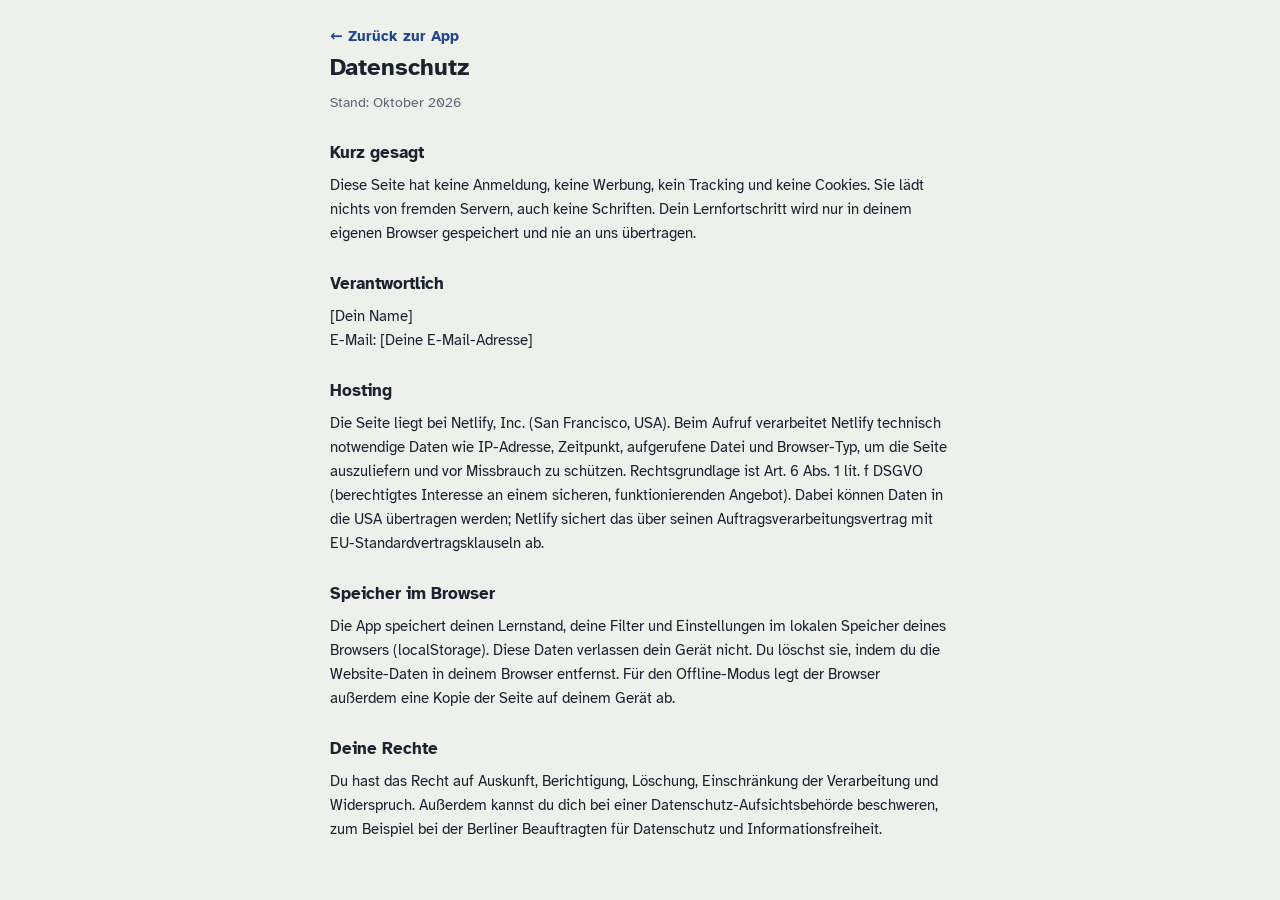
==== datenschutz.html @ b18e84c0 "Erste Version: Lernpfad, freier Modus, Offline-Modus Co-Authored-By: Claude Opus 5.5 <noreply@anthro" ====
<!doctype html>
<html lang="de">
<head>
<meta charset="utf-8">
<meta name="viewport" content="width=device-width, initial-scale=1, viewport-fit=cover">
<title>Datenschutz – Alif bis Yāʾ</title>
<meta name="robots" content="noindex">
<link rel="icon" href="icons/favicon-32.png" sizes="32x32" type="image/png">
<link rel="stylesheet" href="fonts.css">
<style>
:root{--bg:#eef0ec;--fg:#1b2230;--muted:#5d6675;--accent:#23468f;--line:#d4d9d2;color-scheme:light;
  padding-top:env(safe-area-inset-top,0px);padding-bottom:env(safe-area-inset-bottom,0px)}
@media (prefers-color-scheme:dark){:root{--bg:#12161f;--fg:#e4e7ee;--muted:#9aa3b3;--accent:#8fb0ff;--line:#2c3342;color-scheme:dark}}
html,body{margin:0}
body{background:var(--bg);color:var(--fg);font-family:"Atkinson Hyperlegible",system-ui,sans-serif;font-size:15px;line-height:1.6;
  padding-left:max(16px,env(safe-area-inset-left,0px));padding-right:max(16px,env(safe-area-inset-right,0px));padding-block:24px 48px}
main{max-width:62ch;margin:0 auto}
h1{font-size:1.5rem;margin:0 0 4px}
h2{font-size:1.05rem;margin:26px 0 4px}
p,li{margin:6px 0}
a{color:var(--accent)}
.back{font-weight:700;text-decoration:none}
.muted{color:var(--muted);font-size:.85rem}
</style>
</head>
<body>
<main>
<a class="back" href="./">← Zurück zur App</a>
<h1>Datenschutz</h1>
<p class="muted">Stand: Oktober 2026</p>

<h2>Kurz gesagt</h2>
<p>Diese Seite hat keine Anmeldung, keine Werbung, kein Tracking und keine Cookies. Sie lädt nichts von fremden Servern, auch keine Schriften. Dein Lernfortschritt wird nur in deinem eigenen Browser gespeichert und nie an uns übertragen.</p>

<h2>Verantwortlich</h2>
<p>[Dein Name]<br>E-Mail: [Deine E-Mail-Adresse]</p>

<h2>Hosting</h2>
<p>Die Seite liegt bei Netlify, Inc. (San Francisco, USA). Beim Aufruf verarbeitet Netlify technisch notwendige Daten wie IP-Adresse, Zeitpunkt, aufgerufene Datei und Browser-Typ, um die Seite auszuliefern und vor Missbrauch zu schützen. Rechtsgrundlage ist Art. 6 Abs. 1 lit. f DSGVO (berechtigtes Interesse an einem sicheren, funktionierenden Angebot). Dabei können Daten in die USA übertragen werden; Netlify sichert das über seinen Auftragsverarbeitungsvertrag mit EU-Standardvertragsklauseln ab.</p>

<h2>Speicher im Browser</h2>
<p>Die App speichert deinen Lernstand, deine Filter und Einstellungen im lokalen Speicher deines Browsers (localStorage). Diese Daten verlassen dein Gerät nicht. Du löschst sie, indem du die Website-Daten in deinem Browser entfernst. Für den Offline-Modus legt der Browser außerdem eine Kopie der Seite auf deinem Gerät ab.</p>

<h2>Deine Rechte</h2>
<p>Du hast das Recht auf Auskunft, Berichtigung, Löschung, Einschränkung der Verarbeitung und Widerspruch. Außerdem kannst du dich bei einer Datenschutz-Aufsichtsbehörde beschweren, zum Beispiel bei der Berliner Beauftragten für Datenschutz und Informationsfreiheit.</p>
</main>
</body>
</html>
---- fonts.css ----
/* amiri-arabic-400-normal */
@font-face {
  font-family: 'Amiri';
  font-style: normal;
  font-display: swap;
  font-weight: 400;
  src: url(fonts/amiri-arabic-400-normal.woff2) format('woff2');
  unicode-range: U+0600-06FF,U+0750-077F,U+0870-088E,U+0890-0891,U+0897-08E1,U+08E3-08FF,U+200C-200E,U+2010-2011,U+204F,U+2E41,U+FB50-FDFF,U+FE70-FE74,U+FE76-FEFC,U+102E0-102FB,U+10E60-10E7E,U+10EC2-10EC4,U+10EFC-10EFF,U+1EE00-1EE03,U+1EE05-1EE1F,U+1EE21-1EE22,U+1EE24,U+1EE27,U+1EE29-1EE32,U+1EE34-1EE37,U+1EE39,U+1EE3B,U+1EE42,U+1EE47,U+1EE49,U+1EE4B,U+1EE4D-1EE4F,U+1EE51-1EE52,U+1EE54,U+1EE57,U+1EE59,U+1EE5B,U+1EE5D,U+1EE5F,U+1EE61-1EE62,U+1EE64,U+1EE67-1EE6A,U+1EE6C-1EE72,U+1EE74-1EE77,U+1EE79-1EE7C,U+1EE7E,U+1EE80-1EE89,U+1EE8B-1EE9B,U+1EEA1-1EEA3,U+1EEA5-1EEA9,U+1EEAB-1EEBB,U+1EEF0-1EEF1;
}

/* amiri-latin-ext-400-normal */
@font-face {
  font-family: 'Amiri';
  font-style: normal;
  font-display: swap;
  font-weight: 400;
  src: url(fonts/amiri-latin-ext-400-normal.woff2) format('woff2');
  unicode-range: U+0100-02BA,U+02BD-02C5,U+02C7-02CC,U+02CE-02D7,U+02DD-02FF,U+0304,U+0308,U+0329,U+1D00-1DBF,U+1E00-1E9F,U+1EF2-1EFF,U+2020,U+20A0-20AB,U+20AD-20C0,U+2113,U+2C60-2C7F,U+A720-A7FF;
}

/* amiri-latin-400-normal */
@font-face {
  font-family: 'Amiri';
  font-style: normal;
  font-display: swap;
  font-weight: 400;
  src: url(fonts/amiri-latin-400-normal.woff2) format('woff2');
  unicode-range: U+0000-00FF,U+0131,U+0152-0153,U+02BB-02BC,U+02C6,U+02DA,U+02DC,U+0304,U+0308,U+0329,U+2000-206F,U+20AC,U+2122,U+2191,U+2193,U+2212,U+2215,U+FEFF,U+FFFD;
}
/* amiri-arabic-700-normal */
@font-face {
  font-family: 'Amiri';
  font-style: normal;
  font-display: swap;
  font-weight: 700;
  src: url(fonts/amiri-arabic-700-normal.woff2) format('woff2');
  unicode-range: U+0600-06FF,U+0750-077F,U+0870-088E,U+0890-0891,U+0897-08E1,U+08E3-08FF,U+200C-200E,U+2010-2011,U+204F,U+2E41,U+FB50-FDFF,U+FE70-FE74,U+FE76-FEFC,U+102E0-102FB,U+10E60-10E7E,U+10EC2-10EC4,U+10EFC-10EFF,U+1EE00-1EE03,U+1EE05-1EE1F,U+1EE21-1EE22,U+1EE24,U+1EE27,U+1EE29-1EE32,U+1EE34-1EE37,U+1EE39,U+1EE3B,U+1EE42,U+1EE47,U+1EE49,U+1EE4B,U+1EE4D-1EE4F,U+1EE51-1EE52,U+1EE54,U+1EE57,U+1EE59,U+1EE5B,U+1EE5D,U+1EE5F,U+1EE61-1EE62,U+1EE64,U+1EE67-1EE6A,U+1EE6C-1EE72,U+1EE74-1EE77,U+1EE79-1EE7C,U+1EE7E,U+1EE80-1EE89,U+1EE8B-1EE9B,U+1EEA1-1EEA3,U+1EEA5-1EEA9,U+1EEAB-1EEBB,U+1EEF0-1EEF1;
}

/* amiri-latin-ext-700-normal */
@font-face {
  font-family: 'Amiri';
  font-style: normal;
  font-display: swap;
  font-weight: 700;
  src: url(fonts/amiri-latin-ext-700-normal.woff2) format('woff2');
  unicode-range: U+0100-02BA,U+02BD-02C5,U+02C7-02CC,U+02CE-02D7,U+02DD-02FF,U+0304,U+0308,U+0329,U+1D00-1DBF,U+1E00-1E9F,U+1EF2-1EFF,U+2020,U+20A0-20AB,U+20AD-20C0,U+2113,U+2C60-2C7F,U+A720-A7FF;
}

/* amiri-latin-700-normal */
@font-face {
  font-family: 'Amiri';
  font-style: normal;
  font-display: swap;
  font-weight: 700;
  src: url(fonts/amiri-latin-700-normal.woff2) format('woff2');
  unicode-range: U+0000-00FF,U+0131,U+0152-0153,U+02BB-02BC,U+02C6,U+02DA,U+02DC,U+0304,U+0308,U+0329,U+2000-206F,U+20AC,U+2122,U+2191,U+2193,U+2212,U+2215,U+FEFF,U+FFFD;
}
/* atkinson-hyperlegible-latin-ext-400-normal */
@font-face {
  font-family: 'Atkinson Hyperlegible';
  font-style: normal;
  font-display: swap;
  font-weight: 400;
  src: url(fonts/atkinson-hyperlegible-latin-ext-400-normal.woff2) format('woff2');
  unicode-range: U+0100-02BA,U+02BD-02C5,U+02C7-02CC,U+02CE-02D7,U+02DD-02FF,U+0304,U+0308,U+0329,U+1D00-1DBF,U+1E00-1E9F,U+1EF2-1EFF,U+2020,U+20A0-20AB,U+20AD-20C0,U+2113,U+2C60-2C7F,U+A720-A7FF;
}

/* atkinson-hyperlegible-latin-400-normal */
@font-face {
  font-family: 'Atkinson Hyperlegible';
  font-style: normal;
  font-display: swap;
  font-weight: 400;
  src: url(fonts/atkinson-hyperlegible-latin-400-normal.woff2) format('woff2');
  unicode-range: U+0000-00FF,U+0131,U+0152-0153,U+02BB-02BC,U+02C6,U+02DA,U+02DC,U+0304,U+0308,U+0329,U+2000-206F,U+20AC,U+2122,U+2191,U+2193,U+2212,U+2215,U+FEFF,U+FFFD;
}
/* atkinson-hyperlegible-latin-ext-700-normal */
@font-face {
  font-family: 'Atkinson Hyperlegible';
  font-style: normal;
  font-display: swap;
  font-weight: 700;
  src: url(fonts/atkinson-hyperlegible-latin-ext-700-normal.woff2) format('woff2');
  unicode-range: U+0100-02BA,U+02BD-02C5,U+02C7-02CC,U+02CE-02D7,U+02DD-02FF,U+0304,U+0308,U+0329,U+1D00-1DBF,U+1E00-1E9F,U+1EF2-1EFF,U+2020,U+20A0-20AB,U+20AD-20C0,U+2113,U+2C60-2C7F,U+A720-A7FF;
}

/* atkinson-hyperlegible-latin-700-normal */
@font-face {
  font-family: 'Atkinson Hyperlegible';
  font-style: normal;
  font-display: swap;
  font-weight: 700;
  src: url(fonts/atkinson-hyperlegible-latin-700-normal.woff2) format('woff2');
  unicode-range: U+0000-00FF,U+0131,U+0152-0153,U+02BB-02BC,U+02C6,U+02DA,U+02DC,U+0304,U+0308,U+0329,U+2000-206F,U+20AC,U+2122,U+2191,U+2193,U+2212,U+2215,U+FEFF,U+FFFD;
}
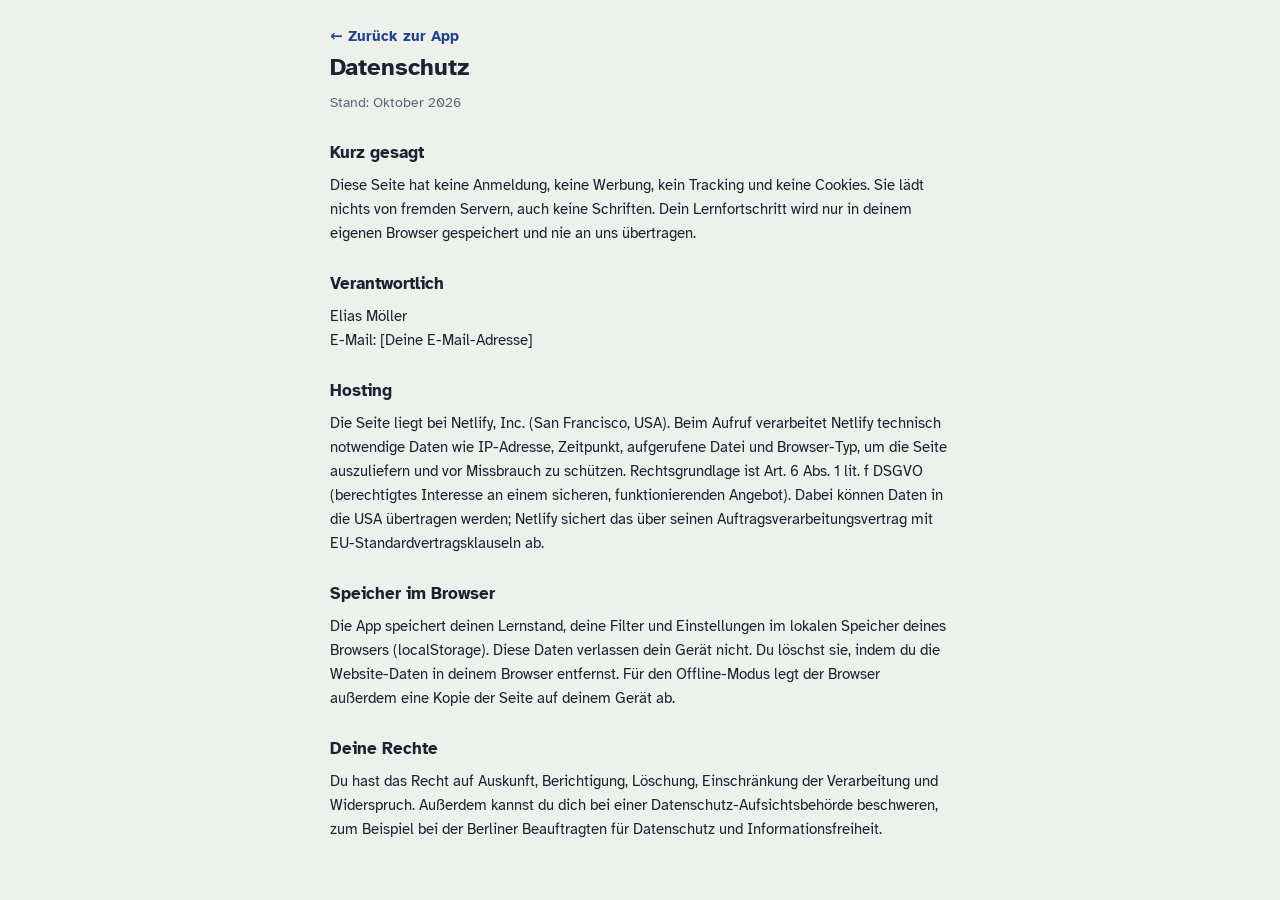
==== commit bd2ebabd: "Datenschutz: Name eingetragen Co-Authored-By: Claude Opus 5.5 <noreply@anthropic.com> Claude-Session" ====
--- a/datenschutz.html
+++ b/datenschutz.html
@@ -33,7 +33,7 @@
 <p>Diese Seite hat keine Anmeldung, keine Werbung, kein Tracking und keine Cookies. Sie lädt nichts von fremden Servern, auch keine Schriften. Dein Lernfortschritt wird nur in deinem eigenen Browser gespeichert und nie an uns übertragen.</p>
 
 <h2>Verantwortlich</h2>
-<p>[Dein Name]<br>E-Mail: [Deine E-Mail-Adresse]</p>
+<p>Elias Möller<br>E-Mail: [Deine E-Mail-Adresse]</p>
 
 <h2>Hosting</h2>
 <p>Die Seite liegt bei Netlify, Inc. (San Francisco, USA). Beim Aufruf verarbeitet Netlify technisch notwendige Daten wie IP-Adresse, Zeitpunkt, aufgerufene Datei und Browser-Typ, um die Seite auszuliefern und vor Missbrauch zu schützen. Rechtsgrundlage ist Art. 6 Abs. 1 lit. f DSGVO (berechtigtes Interesse an einem sicheren, funktionierenden Angebot). Dabei können Daten in die USA übertragen werden; Netlify sichert das über seinen Auftragsverarbeitungsvertrag mit EU-Standardvertragsklauseln ab.</p>
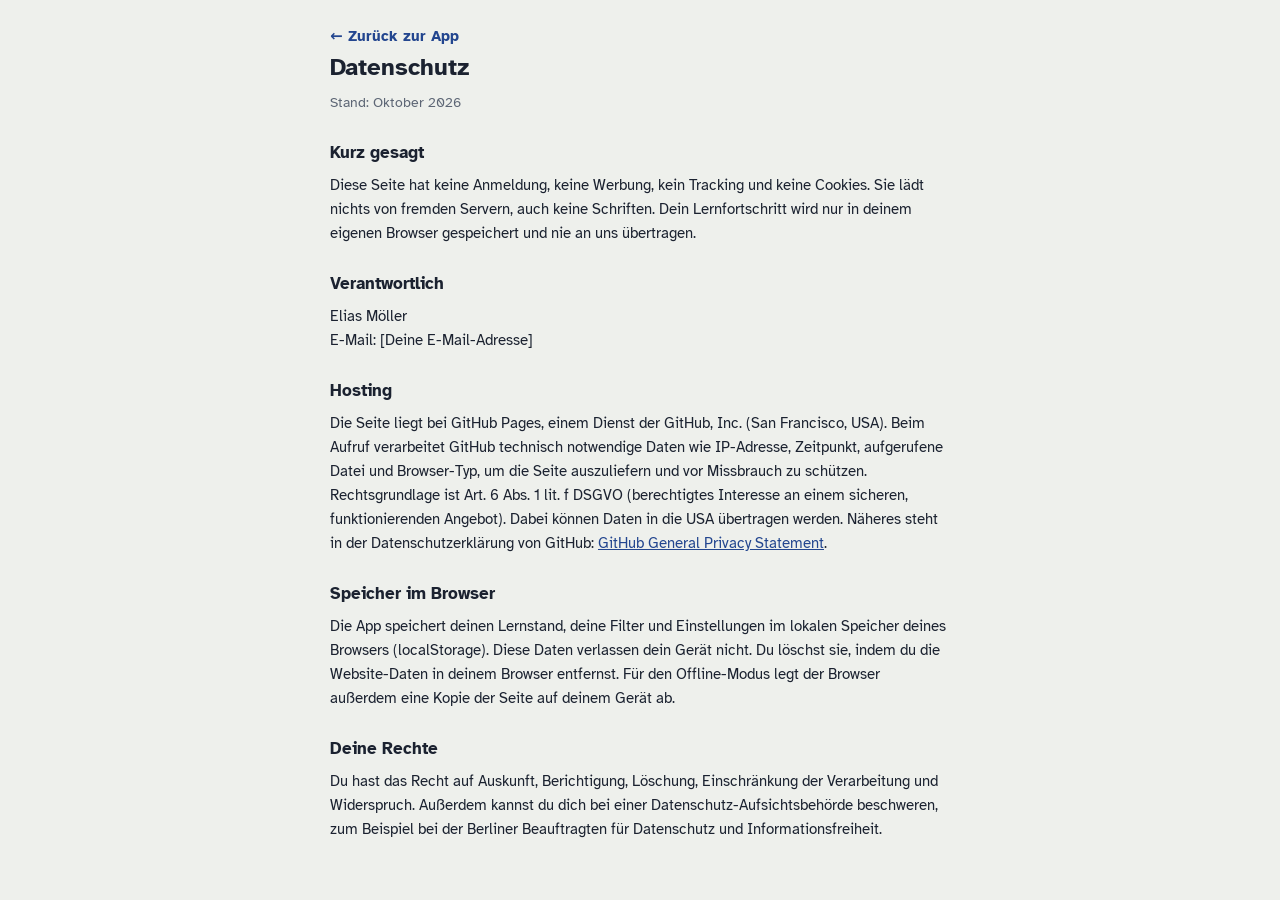
==== commit 8eac51da: "Datenschutz: Hosting auf GitHub Pages korrigiert Co-Authored-By: Claude Opus 5.5 <noreply@anthropic." ====
--- a/datenschutz.html
+++ b/datenschutz.html
@@ -36,7 +36,7 @@
 <p>Elias Möller<br>E-Mail: [Deine E-Mail-Adresse]</p>
 
 <h2>Hosting</h2>
-<p>Die Seite liegt bei Netlify, Inc. (San Francisco, USA). Beim Aufruf verarbeitet Netlify technisch notwendige Daten wie IP-Adresse, Zeitpunkt, aufgerufene Datei und Browser-Typ, um die Seite auszuliefern und vor Missbrauch zu schützen. Rechtsgrundlage ist Art. 6 Abs. 1 lit. f DSGVO (berechtigtes Interesse an einem sicheren, funktionierenden Angebot). Dabei können Daten in die USA übertragen werden; Netlify sichert das über seinen Auftragsverarbeitungsvertrag mit EU-Standardvertragsklauseln ab.</p>
+<p>Die Seite liegt bei GitHub Pages, einem Dienst der GitHub, Inc. (San Francisco, USA). Beim Aufruf verarbeitet GitHub technisch notwendige Daten wie IP-Adresse, Zeitpunkt, aufgerufene Datei und Browser-Typ, um die Seite auszuliefern und vor Missbrauch zu schützen. Rechtsgrundlage ist Art. 6 Abs. 1 lit. f DSGVO (berechtigtes Interesse an einem sicheren, funktionierenden Angebot). Dabei können Daten in die USA übertragen werden. Näheres steht in der Datenschutzerklärung von GitHub: <a href="https://docs.github.com/de/site-policy/privacy-policies/github-general-privacy-statement">GitHub General Privacy Statement</a>.</p>
 
 <h2>Speicher im Browser</h2>
 <p>Die App speichert deinen Lernstand, deine Filter und Einstellungen im lokalen Speicher deines Browsers (localStorage). Diese Daten verlassen dein Gerät nicht. Du löschst sie, indem du die Website-Daten in deinem Browser entfernst. Für den Offline-Modus legt der Browser außerdem eine Kopie der Seite auf deinem Gerät ab.</p>
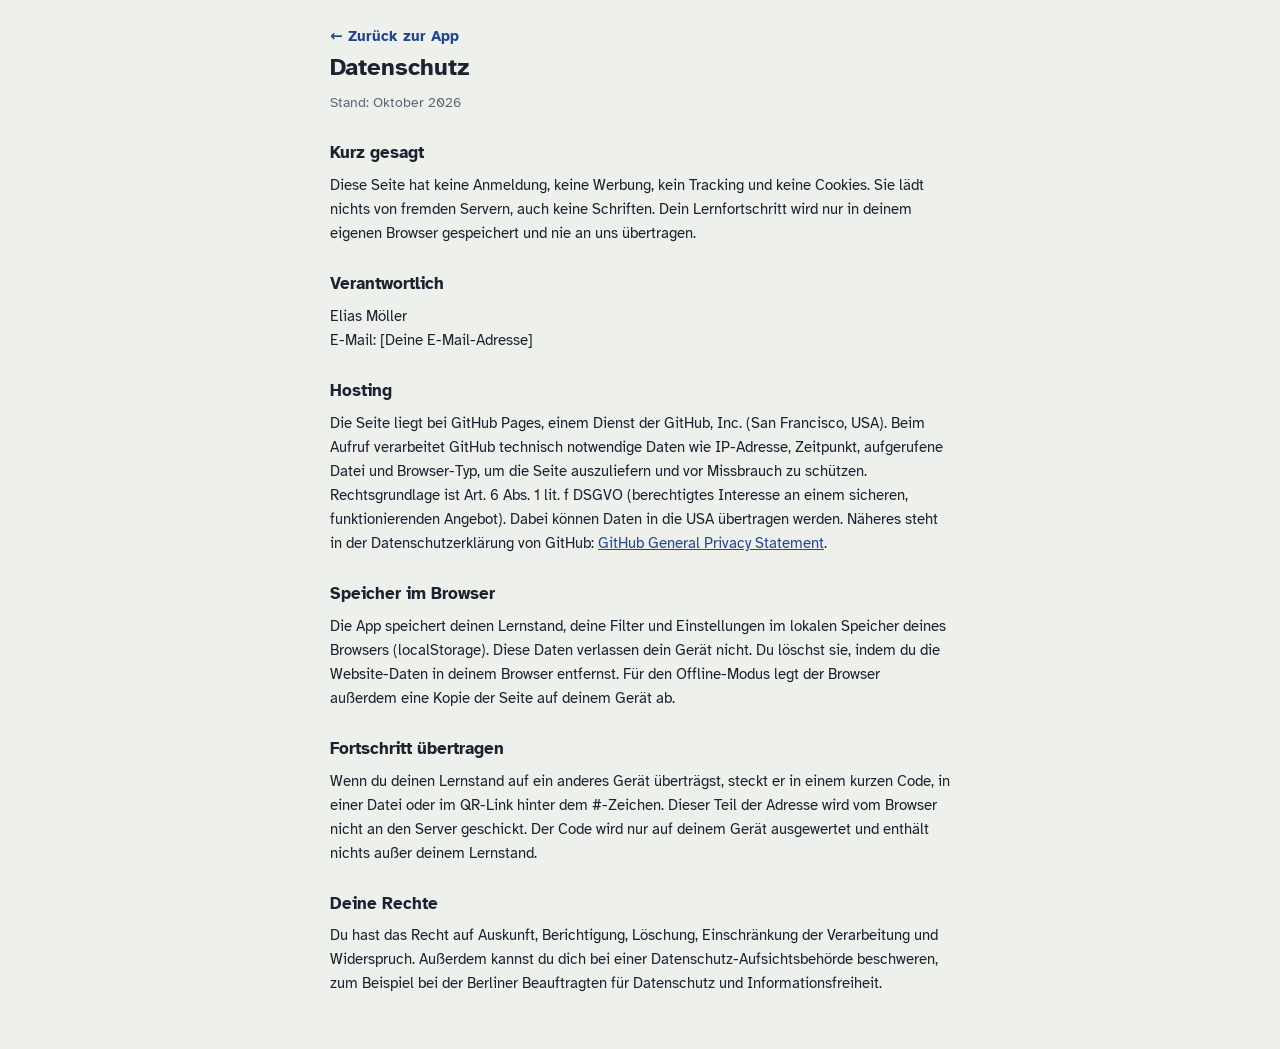
==== commit 025a803b: "Fortschritt übertragen: Code, QR-Link und Datei-Backup Lernstand lässt sich als kurzer Code, per QR-" ====
--- a/datenschutz.html
+++ b/datenschutz.html
@@ -41,6 +41,9 @@
 <h2>Speicher im Browser</h2>
 <p>Die App speichert deinen Lernstand, deine Filter und Einstellungen im lokalen Speicher deines Browsers (localStorage). Diese Daten verlassen dein Gerät nicht. Du löschst sie, indem du die Website-Daten in deinem Browser entfernst. Für den Offline-Modus legt der Browser außerdem eine Kopie der Seite auf deinem Gerät ab.</p>
 
+<h2>Fortschritt übertragen</h2>
+<p>Wenn du deinen Lernstand auf ein anderes Gerät überträgst, steckt er in einem kurzen Code, in einer Datei oder im QR-Link hinter dem #-Zeichen. Dieser Teil der Adresse wird vom Browser nicht an den Server geschickt. Der Code wird nur auf deinem Gerät ausgewertet und enthält nichts außer deinem Lernstand.</p>
+
 <h2>Deine Rechte</h2>
 <p>Du hast das Recht auf Auskunft, Berichtigung, Löschung, Einschränkung der Verarbeitung und Widerspruch. Außerdem kannst du dich bei einer Datenschutz-Aufsichtsbehörde beschweren, zum Beispiel bei der Berliner Beauftragten für Datenschutz und Informationsfreiheit.</p>
 </main>
